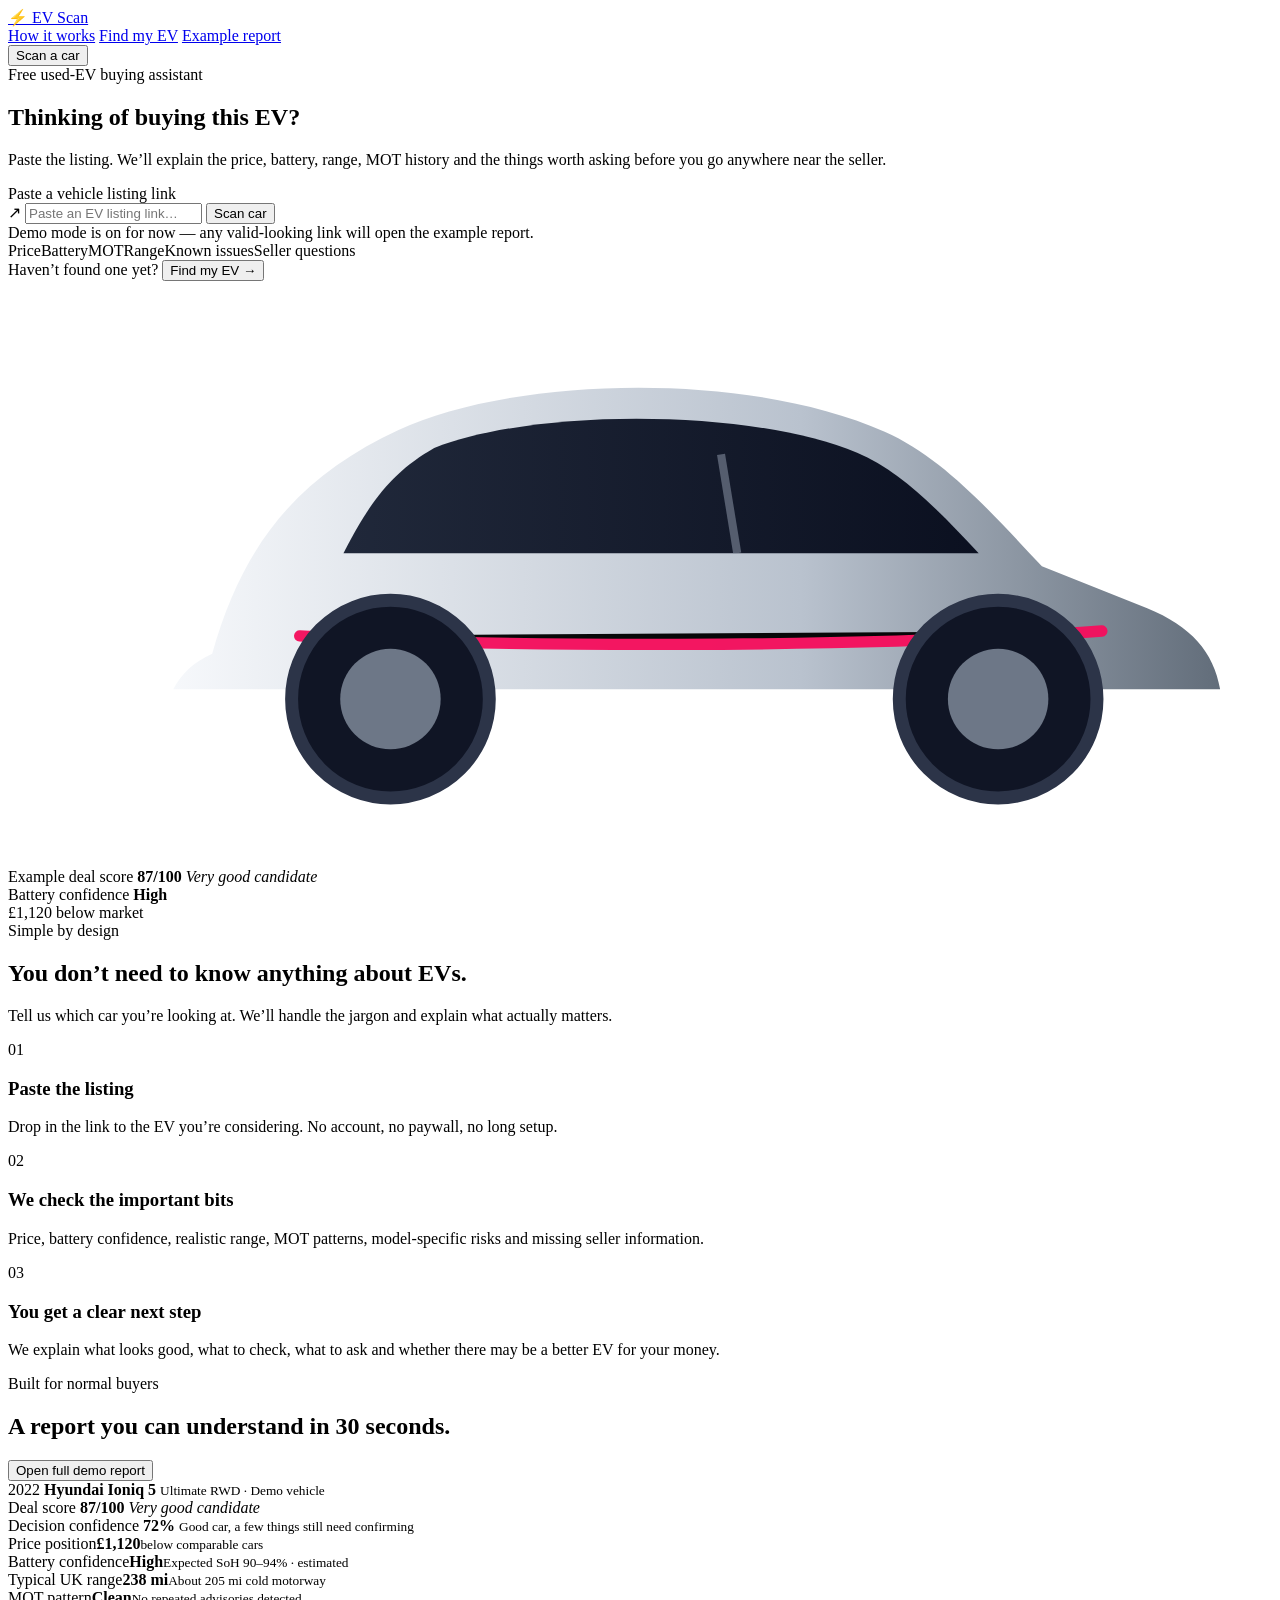
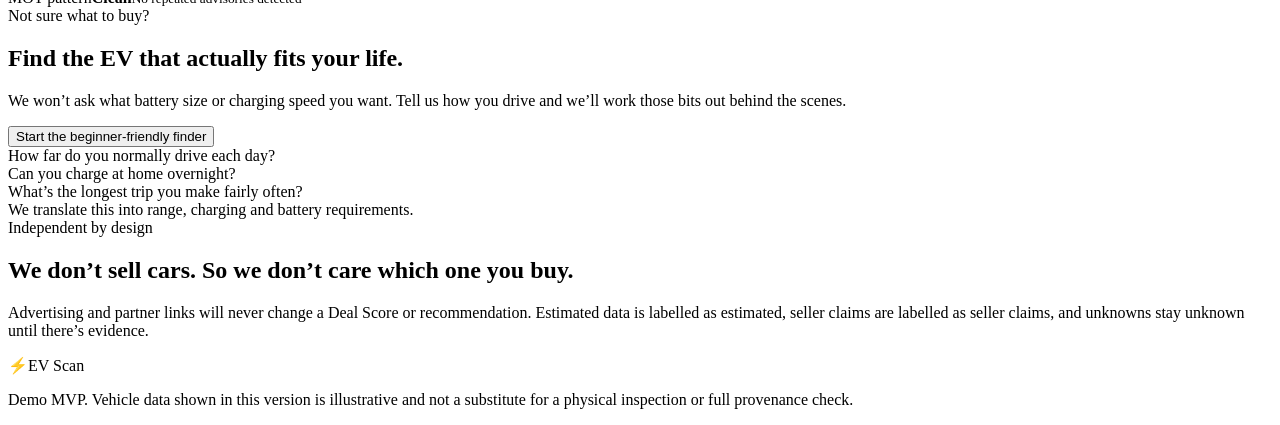
==== index.html @ 8cb770c0 "Build initial EV Scan MVP interface" ====
<!doctype html>
<html lang="en">
<head>
  <meta charset="utf-8" />
  <meta name="viewport" content="width=device-width, initial-scale=1" />
  <meta name="description" content="A beginner-friendly used EV buying assistant. Paste a listing and get a clear, visual buying report." />
  <title>EV Scan — Understand the EV before you buy it</title>
  <link rel="stylesheet" href="styles.css" />
</head>
<body>
  <div class="app-shell">
    <header class="site-header">
      <a class="brand" href="#home" aria-label="EV Scan home">
        <span class="brand-mark" aria-hidden="true">⚡</span>
        <span>EV Scan</span>
      </a>
      <nav class="main-nav" aria-label="Main navigation">
        <a href="#how-it-works">How it works</a>
        <a href="#find-my-ev">Find my EV</a>
        <a href="#report-demo">Example report</a>
      </nav>
      <button class="ghost-button compact" data-scroll-home>Scan a car</button>
    </header>

    <main>
      <section id="home" class="hero section-pad">
        <div class="hero-copy">
          <div class="eyebrow">Free used-EV buying assistant</div>
          <h1>Thinking of buying <span>this EV?</span></h1>
          <p class="hero-subtitle">Paste the listing. We’ll explain the price, battery, range, MOT history and the things worth asking before you go anywhere near the seller.</p>

          <form id="scan-form" class="scan-form" novalidate>
            <label class="sr-only" for="listing-url">Paste a vehicle listing link</label>
            <div class="input-wrap">
              <span class="input-icon" aria-hidden="true">↗</span>
              <input id="listing-url" name="listing-url" type="url" inputmode="url" placeholder="Paste an EV listing link…" autocomplete="url" />
              <button class="primary-button scan-button" type="submit">Scan car</button>
            </div>
            <div class="input-help" id="url-help">Demo mode is on for now — any valid-looking link will open the example report.</div>
          </form>

          <div class="hero-meta" aria-label="Checks included">
            <span>Price</span><span>Battery</span><span>MOT</span><span>Range</span><span>Known issues</span><span>Seller questions</span>
          </div>

          <div class="secondary-path">
            <span>Haven’t found one yet?</span>
            <button class="text-button" data-open-finder>Find my EV →</button>
          </div>
        </div>

        <div class="hero-visual" aria-hidden="true">
          <div class="glow"></div>
          <div class="car-stage">
            <svg class="car-svg" viewBox="0 0 780 360" role="img" aria-label="Stylised electric car">
              <defs>
                <linearGradient id="bodyGrad" x1="0" x2="1">
                  <stop offset="0" stop-color="#f6f8fb"/>
                  <stop offset="0.6" stop-color="#b9c2ce"/>
                  <stop offset="1" stop-color="#626d7a"/>
                </linearGradient>
                <linearGradient id="glassGrad" x1="0" x2="1">
                  <stop offset="0" stop-color="#20283a"/>
                  <stop offset="1" stop-color="#0b1020"/>
                </linearGradient>
              </defs>
              <path d="M126 230c20-72 57-111 115-138 68-32 211-38 300 1 36 16 64 48 97 83l65 26c27 11 41 27 45 50H102c5-10 13-17 24-22z" fill="url(#bodyGrad)"/>
              <path d="M263 103c64-25 197-24 261 3 26 11 49 34 75 62H207c17-33 30-50 56-65z" fill="url(#glassGrad)"/>
              <path d="M440 107l10 61" stroke="#8b95a7" stroke-width="5" opacity=".55"/>
              <path d="M180 219c116 7 343 8 495-3" stroke="#f50f5d" stroke-width="7" stroke-linecap="round" opacity=".96"/>
              <circle cx="236" cy="258" r="61" fill="#101525" stroke="#2c3448" stroke-width="8"/>
              <circle cx="236" cy="258" r="31" fill="#6d7787"/>
              <circle cx="611" cy="258" r="61" fill="#101525" stroke="#2c3448" stroke-width="8"/>
              <circle cx="611" cy="258" r="31" fill="#6d7787"/>
            </svg>
            <div class="scan-beam"></div>
          </div>
          <div class="floating-score glass-card">
            <span class="mini-label">Example deal score</span>
            <strong>87<span>/100</span></strong>
            <em>Very good candidate</em>
          </div>
          <div class="floating-chip chip-one">Battery confidence <b>High</b></div>
          <div class="floating-chip chip-two">£1,120 below market</div>
        </div>
      </section>

      <section id="how-it-works" class="content-section section-pad">
        <div class="section-heading centered">
          <div class="eyebrow">Simple by design</div>
          <h2>You don’t need to know anything about EVs.</h2>
          <p>Tell us which car you’re looking at. We’ll handle the jargon and explain what actually matters.</p>
        </div>
        <div class="steps-grid">
          <article class="info-card">
            <span class="step-no">01</span>
            <h3>Paste the listing</h3>
            <p>Drop in the link to the EV you’re considering. No account, no paywall, no long setup.</p>
          </article>
          <article class="info-card">
            <span class="step-no">02</span>
            <h3>We check the important bits</h3>
            <p>Price, battery confidence, realistic range, MOT patterns, model-specific risks and missing seller information.</p>
          </article>
          <article class="info-card">
            <span class="step-no">03</span>
            <h3>You get a clear next step</h3>
            <p>We explain what looks good, what to check, what to ask and whether there may be a better EV for your money.</p>
          </article>
        </div>
      </section>

      <section id="report-demo" class="report-preview section-pad">
        <div class="section-heading split-heading">
          <div>
            <div class="eyebrow">Built for normal buyers</div>
            <h2>A report you can understand in 30 seconds.</h2>
          </div>
          <button class="primary-button" data-demo-scan>Open full demo report</button>
        </div>

        <div class="preview-dashboard">
          <article class="preview-car-card">
            <div class="car-photo-fallback">
              <span>2022</span>
              <strong>Hyundai Ioniq 5</strong>
              <small>Ultimate RWD · Demo vehicle</small>
            </div>
            <div class="preview-main-score">
              <div>
                <span class="mini-label">Deal score</span>
                <strong>87<span>/100</span></strong>
                <em>Very good candidate</em>
              </div>
              <div class="confidence-block">
                <span class="mini-label">Decision confidence</span>
                <b>72%</b>
                <small>Good car, a few things still need confirming</small>
              </div>
            </div>
          </article>
          <div class="metric-grid">
            <article class="metric-card"><span>Price position</span><strong>£1,120</strong><small class="good">below comparable cars</small></article>
            <article class="metric-card"><span>Battery confidence</span><strong>High</strong><small>Expected SoH 90–94% · estimated</small></article>
            <article class="metric-card"><span>Typical UK range</span><strong>238 mi</strong><small>About 205 mi cold motorway</small></article>
            <article class="metric-card"><span>MOT pattern</span><strong>Clean</strong><small class="good">No repeated advisories detected</small></article>
          </div>
        </div>
      </section>

      <section id="find-my-ev" class="finder-section section-pad">
        <div class="finder-card">
          <div class="finder-copy">
            <div class="eyebrow">Not sure what to buy?</div>
            <h2>Find the EV that actually fits your life.</h2>
            <p>We won’t ask what battery size or charging speed you want. Tell us how you drive and we’ll work those bits out behind the scenes.</p>
            <button class="primary-button" data-open-finder>Start the beginner-friendly finder</button>
          </div>
          <div class="finder-example">
            <div class="question-pill">How far do you normally drive each day?</div>
            <div class="question-pill">Can you charge at home overnight?</div>
            <div class="question-pill">What’s the longest trip you make fairly often?</div>
            <div class="result-pill">We translate this into range, charging and battery requirements.</div>
          </div>
        </div>
      </section>

      <section class="trust-section section-pad">
        <div class="trust-card">
          <div>
            <div class="eyebrow">Independent by design</div>
            <h2>We don’t sell cars. So we don’t care which one you buy.</h2>
          </div>
          <p>Advertising and partner links will never change a Deal Score or recommendation. Estimated data is labelled as estimated, seller claims are labelled as seller claims, and unknowns stay unknown until there’s evidence.</p>
        </div>
      </section>
    </main>

    <footer class="site-footer">
      <div class="brand"><span class="brand-mark">⚡</span><span>EV Scan</span></div>
      <p>Demo MVP. Vehicle data shown in this version is illustrative and not a substitute for a physical inspection or full provenance check.</p>
    </footer>
  </div>

  <div id="scan-overlay" class="scan-overlay" hidden>
    <div class="scan-modal" role="dialog" aria-modal="true" aria-labelledby="scan-title">
      <div class="scan-animation">
        <div class="scanner-ring"><span>⚡</span></div>
      </div>
      <div class="eyebrow">Analysing your car</div>
      <h2 id="scan-title">Scanning the listing…</h2>
      <p id="scan-step-copy">Reading the vehicle details and identifying the exact model.</p>
      <div class="progress-track"><span id="scan-progress"></span></div>
      <div class="scan-stage-row">
        <span id="scan-stage-count">1 of 8</span>
        <span>Demo analysis</span>
      </div>
    </div>
  </div>

  <div id="report-view" class="report-view" hidden>
    <header class="report-header">
      <a class="brand" href="#home" data-close-report><span class="brand-mark">⚡</span><span>EV Scan</span></a>
      <form id="rescan-form" class="mini-scan-form">
        <input type="url" id="rescan-url" placeholder="Paste another listing…" aria-label="Paste another vehicle listing" />
        <button class="primary-button compact" type="submit">Scan</button>
      </form>
      <button class="ghost-button compact" data-close-report>Back home</button>
    </header>

    <main class="report-main">
      <section class="report-hero report-card">
        <div class="vehicle-gallery">
          <div class="vehicle-image-demo">
            <div class="vehicle-tag">DEMO VEHICLE</div>
            <svg viewBox="0 0 760 330" aria-label="Stylised demo electric car">
              <defs>
                <linearGradient id="reportBody" x1="0" x2="1"><stop offset="0" stop-color="#f5f6f8"/><stop offset=".55" stop-color="#c6ccd5"/><stop offset="1" stop-color="#737d8b"/></linearGradient>
              </defs>
              <path d="M95 223c25-74 80-118 166-145 105-33 249-24 332 24 32 19 58 47 85 82l49 17c23 8 36 23 40 42H79c2-8 8-15 16-20z" fill="url(#reportBody)"/>
              <path d="M266 92c102-28 226-15 296 24 19 10 37 30 59 59H205c17-34 32-55 61-83z" fill="#12192a"/>
              <path d="M175 205c169 12 347 8 499-3" stroke="#f50f5d" stroke-width="7" stroke-linecap="round"/>
              <circle cx="219" cy="250" r="57" fill="#0e1423" stroke="#353e51" stroke-width="8"/><circle cx="219" cy="250" r="29" fill="#808a98"/>
              <circle cx="611" cy="250" r="57" fill="#0e1423" stroke="#353e51" stroke-width="8"/><circle cx="611" cy="250" r="29" fill="#808a98"/>
            </svg>
          </div>
          <div class="gallery-thumbs"><span></span><span></span><span></span><span class="more-thumb">+12</span></div>
        </div>

        <div class="vehicle-summary">
          <div class="summary-topline">
            <span class="status-pill good-pill">Scan complete</span>
            <span class="source-note">Demo / estimated data</span>
          </div>
          <div class="vehicle-title-row">
            <div>
              <label for="trim-select" class="mini-label">Exact version</label>
              <select id="trim-select" class="trim-select">
                <option value="ultimate">2022 Hyundai Ioniq 5 Ultimate RWD</option>
                <option value="premium">2022 Hyundai Ioniq 5 Premium RWD</option>
                <option value="awd">2022 Hyundai Ioniq 5 Ultimate AWD</option>
              </select>
              <p id="trim-meta" class="vehicle-meta">34,200 miles · Electric · Automatic · 77.4 kWh · RWD</p>
            </div>
            <div class="asking-price"><span>Asking price</span><strong>£22,995</strong><small>£1,120 below demo market estimate</small></div>
          </div>

          <div class="score-band">
            <div class="big-score">
              <span class="mini-label">Deal score</span>
              <strong>87<span>/100</span></strong>
              <em>Very good candidate</em>
            </div>
            <div class="decision-confidence">
              <div class="confidence-ring" style="--value:72"><span>72%</span></div>
              <div><span class="mini-label">Decision confidence</span><strong>Good, not complete</strong><small>We still want battery evidence and tyre confirmation.</small></div>
            </div>
          </div>
        </div>
      </section>

      <section class="quick-verdict report-card">
        <div>
          <span class="mini-label">If you only read one thing</span>
          <h2>This looks like a strong example — we’d put it on the shortlist.</h2>
          <p>The price looks competitive, the MOT history is clean and the expected battery condition is normal for its age. The biggest unknown is that the advert doesn’t provide measured battery-health evidence.</p>
        </div>
        <div class="likes-checks">
          <div><h3>👍 What we like</h3><ul><li>Good price against comparable cars</li><li>Clean MOT pattern</li><li>Battery warranty still active</li></ul></div>
          <div><h3>👀 What we’d check</h3><ul><li>Measured battery report</li><li>Tyre condition at viewing</li><li>Both charging cables included</li></ul></div>
        </div>
      </section>

      <section class="report-metrics">
        <article class="report-card metric-rich">
          <div class="metric-head"><span>Price intelligence</span><span class="data-tag verified">MARKET MODEL</span></div>
          <strong class="metric-value">£1,120 below</strong>
          <p>Based on demo comparable vehicles around the same age, trim and mileage.</p>
          <div class="market-scale"><span>Great value</span><span>Typical</span><span>Expensive</span><i></i></div>
          <div class="metric-foot"><b>Deal percentile</b><span>Better value than 81% of demo comparables</span></div>
        </article>

        <article class="report-card metric-rich battery-card">
          <div class="metric-head"><span>Battery confidence</span><span class="data-tag estimated">ESTIMATED</span></div>
          <div class="battery-status"><strong>High</strong><span>Expected SoH <b id="battery-soh">90–94%</b></span></div>
          <div class="battery-visual"><span style="width:92%"></span></div>
          <p>Nothing here suggests unusual degradation for an EV of this age, but this is not a physical battery test.</p>
        </article>

        <article class="report-card metric-rich">
          <div class="metric-head"><span>Real-world range</span><span class="data-tag estimated">ESTIMATED</span></div>
          <strong class="metric-value" id="range-main">238 miles</strong>
          <div class="range-bars">
            <div><span>Summer</span><i><b style="width:91%"></b></i><em id="range-summer">257 mi</em></div>
            <div><span>Typical UK</span><i><b style="width:84%"></b></i><em id="range-typical">238 mi</em></div>
            <div><span>Cold motorway</span><i><b style="width:70%"></b></i><em id="range-winter">205 mi</em></div>
          </div>
          <p class="plain-explain"><b>What this means:</b> cold weather and motorway speeds reduce range. That’s normal, not necessarily a battery problem.</p>
        </article>

        <article class="report-card metric-rich">
          <div class="metric-head"><span>MOT intelligence</span><span class="data-tag verified">VERIFIED-LIKE DEMO</span></div>
          <div class="timeline">
            <div class="timeline-item"><i></i><div><b>2026 · Pass</b><span>No advisories</span></div></div>
            <div class="timeline-item"><i></i><div><b>2025 · Pass</b><span>Rear tyre advisory — not repeated</span></div></div>
            <div class="timeline-item"><i></i><div><b>2024 · Pass</b><span>No advisories</span></div></div>
          </div>
          <p class="plain-explain"><b>Our take:</b> no concerning repeated pattern is visible in this demo history.</p>
        </article>
      </section>

      <section class="report-grid-two">
        <article class="report-card degradation-card">
          <div class="metric-head"><span>Battery degradation timeline</span><span class="data-tag estimated">ESTIMATED RANGE</span></div>
          <h3>How the battery is expected to age</h3>
          <p>The shaded band represents a sensible expected range, not an exact measurement.</p>
          <div class="chart-wrap">
            <svg id="degradation-chart" viewBox="0 0 720 270" role="img" aria-label="Estimated battery degradation timeline">
              <defs><linearGradient id="band" x1="0" y1="0" x2="0" y2="1"><stop offset="0" stop-color="#f50f5d" stop-opacity=".32"/><stop offset="1" stop-color="#f50f5d" stop-opacity=".04"/></linearGradient></defs>
              <line x1="55" y1="28" x2="55" y2="222" class="chart-axis"/><line x1="55" y1="222" x2="686" y2="222" class="chart-axis"/>
              <path d="M55 50 C150 63 225 78 310 90 C390 103 470 117 550 131 C610 140 650 148 686 154 L686 189 C620 174 560 165 500 156 C420 144 345 132 270 119 C190 105 120 88 55 72 Z" fill="url(#band)"/>
              <path d="M55 61 C145 74 225 89 310 101 C400 115 480 128 550 142 C615 151 655 159 686 168" fill="none" stroke="#f50f5d" stroke-width="4" stroke-linecap="round"/>
              <circle cx="310" cy="101" r="8" fill="#fff" stroke="#f50f5d" stroke-width="4"/>
              <text x="310" y="82" class="chart-label" text-anchor="middle">YOU ARE HERE</text>
              <text x="44" y="65" class="chart-small" text-anchor="end">100%</text><text x="44" y="120" class="chart-small" text-anchor="end">90%</text><text x="44" y="176" class="chart-small" text-anchor="end">80%</text>
              <text x="55" y="246" class="chart-small">2022</text><text x="292" y="246" class="chart-small">2026</text><text x="514" y="246" class="chart-small">2029</text><text x="653" y="246" class="chart-small">2031</text>
            </svg>
          </div>
          <div class="chart-stats"><div><span>Expected today</span><b>90–94%</b></div><div><span>In ~3 years</span><b>86–91%</b></div><div><span>Battery warranty</span><b>to 2030*</b></div></div>
        </article>

        <article class="report-card trim-card">
          <div class="metric-head"><span>Trim explorer</span><span class="data-tag model">MODEL DATA</span></div>
          <h3>Are you looking at the right version?</h3>
          <p id="trim-explainer">The Ultimate RWD balances range, equipment and performance without paying for the AWD powertrain.</p>
          <div class="trim-specs">
            <div><span>Typical range</span><b id="trim-range">238 mi</b></div>
            <div><span>0–62 mph</span><b id="trim-speed">7.3 sec</b></div>
            <div><span>Peak DC charging</span><b id="trim-charge">~233 kW</b></div>
            <div><span>Drive</span><b id="trim-drive">RWD</b></div>
          </div>
          <div class="trim-verdict" id="trim-verdict"><b>Our take:</b> for most buyers, this trim avoids paying extra for AWD while keeping the strong long-distance charging experience.</div>
        </article>
      </section>

      <section class="report-grid-two">
        <article class="report-card xray-card">
          <div class="metric-head"><span>Listing X-Ray</span><span class="data-tag seller">SELLER CLAIMS</span></div>
          <h3>What the advert tells us — and what it doesn’t.</h3>
          <div class="xray-list">
            <div class="xray-row good-row"><span>✓</span><div><b>Service history mentioned</b><small>Seller claims a documented service record.</small></div></div>
            <div class="xray-row warn-row"><span>?</span><div><b>No measured battery health provided</b><small>This is the biggest uncertainty in the listing.</small></div></div>
            <div class="xray-row warn-row"><span>?</span><div><b>Charging cables not clearly confirmed</b><small>Worth checking before viewing.</small></div></div>
            <div class="xray-row good-row"><span>✓</span><div><b>Tyres visible in several photos</b><small>Still inspect tread and sidewalls in person.</small></div></div>
          </div>
        </article>

        <article class="report-card seller-card">
          <div class="metric-head"><span>Message the seller</span><span class="data-tag action">READY TO SEND</span></div>
          <h3>We’ve turned the unknowns into one friendly message.</h3>
          <textarea id="seller-message" rows="8">Hi, I’m interested in the Ioniq 5. Before I arrange a viewing, could you please confirm whether you have any battery-health information or report, whether both charging cables are included, and whether there are two keys? If you have the most recent service paperwork as well, that would be really helpful. Thanks!</textarea>
          <div class="seller-actions"><button id="copy-message" class="primary-button">Copy message</button><span id="copy-status" aria-live="polite"></span></div>
        </article>
      </section>

      <section class="report-grid-two">
        <article class="report-card reply-card">
          <div class="metric-head"><span>Seller reply checker</span><span class="data-tag action">UNIQUE FEATURE</span></div>
          <h3>Paste their reply. We’ll check what they actually answered.</h3>
          <textarea id="seller-reply" rows="6" placeholder="Example: The battery has always been fine and it drives perfectly. We have one charging cable and both keys…"></textarea>
          <button id="analyse-reply" class="ghost-button">Analyse reply</button>
          <div id="reply-result" class="reply-result" hidden></div>
        </article>

        <article class="report-card change-score-card">
          <div class="metric-head"><span>What could change our verdict?</span><span class="data-tag action">NEXT STEPS</span></div>
          <div class="score-change-list">
            <div><span class="plus">+6</span><p><b>Measured battery report above 90%</b><small>Would remove the biggest current uncertainty.</small></p></div>
            <div><span class="plus">+3</span><p><b>Full service paperwork confirmed</b><small>Improves confidence in how the car has been cared for.</small></p></div>
            <div><span class="minus">−4</span><p><b>Tyres need replacing soon</b><small>Adds immediate cost and weakens the effective deal.</small></p></div>
            <div><span class="minus">−2</span><p><b>Seller avoids key questions</b><small>Doesn’t prove a problem, but lowers confidence.</small></p></div>
          </div>
        </article>
      </section>

      <section class="report-card effective-card">
        <div class="metric-head"><span>Effective purchase price</span><span class="data-tag estimated">ESTIMATED</span></div>
        <div class="effective-layout">
          <div><h3>The sticker price isn’t always the real price.</h3><p>We include likely immediate costs so a cheap advert doesn’t automatically look like the best deal.</p></div>
          <div class="cost-stack"><div><span>Asking price</span><b>£22,995</b></div><div><span>Possible near-term costs</span><b>+ £460</b></div><div class="total-cost"><span>Effective price</span><strong>£23,455</strong></div></div>
          <div class="cost-notes"><span>Tyre allowance <b>£300</b></span><span>Battery check <b>£100</b></span><span>Small consumables <b>£60</b></span></div>
        </div>
      </section>

      <section class="report-card fit-score-card">
        <div class="fit-intro">
          <div><span class="mini-label">Optional personal check</span><h2>Is this EV actually right for your life?</h2><p>Answer four normal questions. We’ll translate them into range and charging requirements for you.</p></div>
          <button id="quick-fit-toggle" class="primary-button">Check my fit</button>
        </div>
        <form id="quick-fit-form" class="quick-fit-form" hidden>
          <label>Typical daily driving<select id="fit-daily"><option value="20">Under 20 miles</option><option value="50">20–50 miles</option><option value="90">50–90 miles</option><option value="130">90+ miles</option></select></label>
          <label>Longest regular trip<select id="fit-long"><option value="80">Under 80 miles</option><option value="150">80–150 miles</option><option value="230">150–230 miles</option><option value="300">230+ miles</option></select></label>
          <label>Can you charge at home?<select id="fit-home"><option value="yes">Yes</option><option value="no">No</option></select></label>
          <label>Long motorway journeys<select id="fit-motorway"><option value="rare">Rarely</option><option value="sometimes">Sometimes</option><option value="often">Often</option></select></label>
          <button class="ghost-button" type="submit">Calculate fit</button>
        </form>
        <div id="fit-result" class="fit-result" hidden></div>
      </section>

      <section class="recommendations-section">
        <div class="section-heading split-heading">
          <div><div class="eyebrow">Don’t stop at the first advert</div><h2>Better options around your budget.</h2><p>Recommendations should eventually use live listings. These cards are demo examples showing the intended experience.</p></div>
          <div class="budget-control"><label for="budget-range">Budget</label><input id="budget-range" type="range" min="15000" max="30000" step="500" value="23000"/><strong id="budget-value">£23,000</strong></div>
        </div>
        <div id="recommendation-grid" class="recommendation-grid"></div>
      </section>

      <section class="report-card limits-card">
        <div><span class="mini-label">Trust matters</span><h2>Things this scan still cannot know.</h2></div>
        <div class="limits-grid"><span>Actual mechanical condition</span><span>Hidden accident repairs</span><span>Measured battery SoH without evidence</span><span>Accuracy of unsupported seller claims</span></div>
        <p>Before purchasing, we’d still recommend a physical inspection and an appropriate finance/theft/write-off provenance check.</p>
      </section>
    </main>
  </div>

  <div id="finder-modal" class="finder-modal" hidden>
    <div class="finder-dialog" role="dialog" aria-modal="true" aria-labelledby="finder-title">
      <button class="modal-close" data-close-finder aria-label="Close finder">×</button>
      <div class="eyebrow">Find my EV</div>
      <h2 id="finder-title">Tell us how you actually use your car.</h2>
      <p>We’ll work out the battery, range and charging jargon for you.</p>
      <form id="finder-form" class="finder-form">
        <label>What’s your maximum budget?<input id="finder-budget" type="number" min="5000" max="100000" step="500" value="20000" /></label>
        <label>How far do you normally drive in a day?<select id="finder-daily"><option value="20">Under 20 miles</option><option value="45">20–45 miles</option><option value="80">45–80 miles</option><option value="120">80+ miles</option></select></label>
        <label>What’s the longest journey you make fairly regularly?<select id="finder-long"><option value="80">Under 80 miles</option><option value="140">80–140 miles</option><option value="220">140–220 miles</option><option value="300">220+ miles</option></select></label>
        <label>Can you normally charge at home overnight?<select id="finder-home"><option value="yes">Yes</option><option value="no">No</option></select></label>
        <label>What matters most?<select id="finder-priority"><option value="value">Keeping costs low</option><option value="range">Long range</option><option value="space">Space and practicality</option><option value="comfort">Comfort and quality</option><option value="performance">Performance</option></select></label>
        <button class="primary-button" type="submit">Find my EV</button>
      </form>
      <div id="finder-results" class="finder-results" hidden></div>
    </div>
  </div>

  <script src="app.js"></script>
</body>
</html>
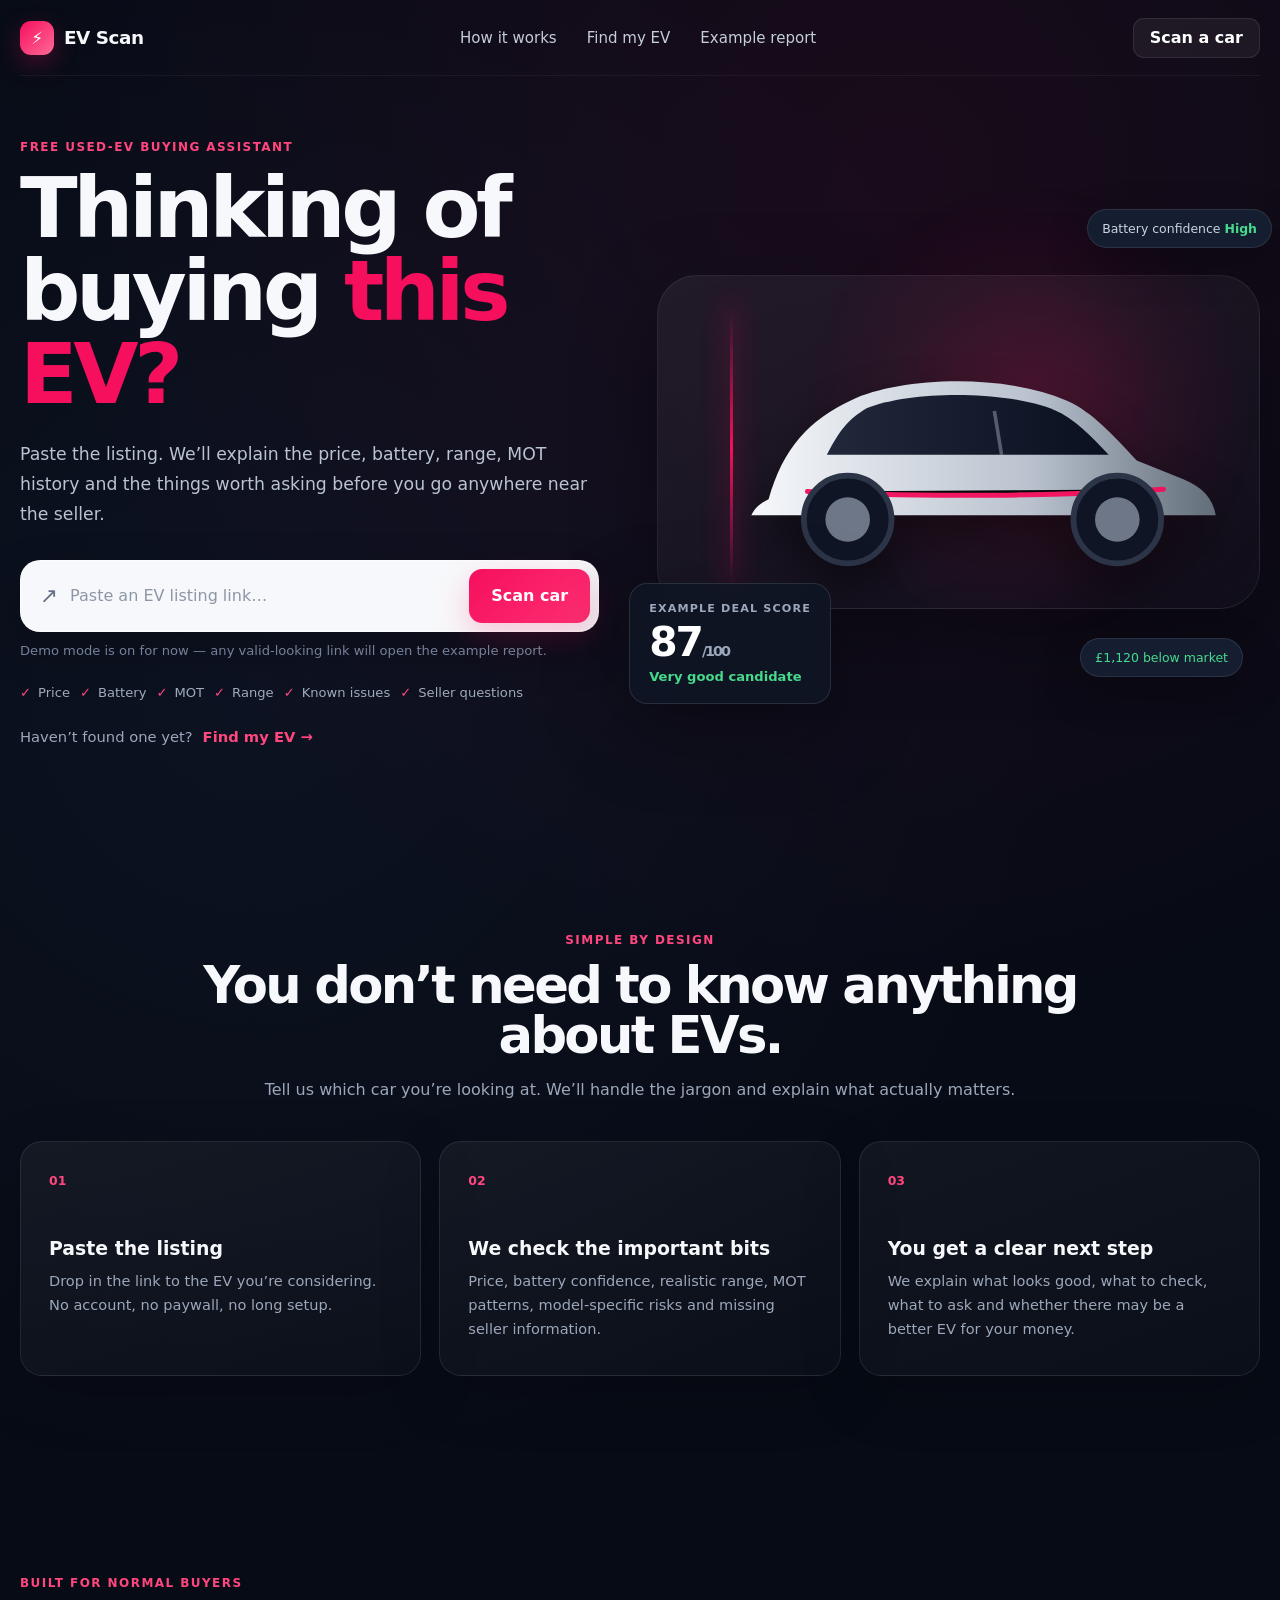
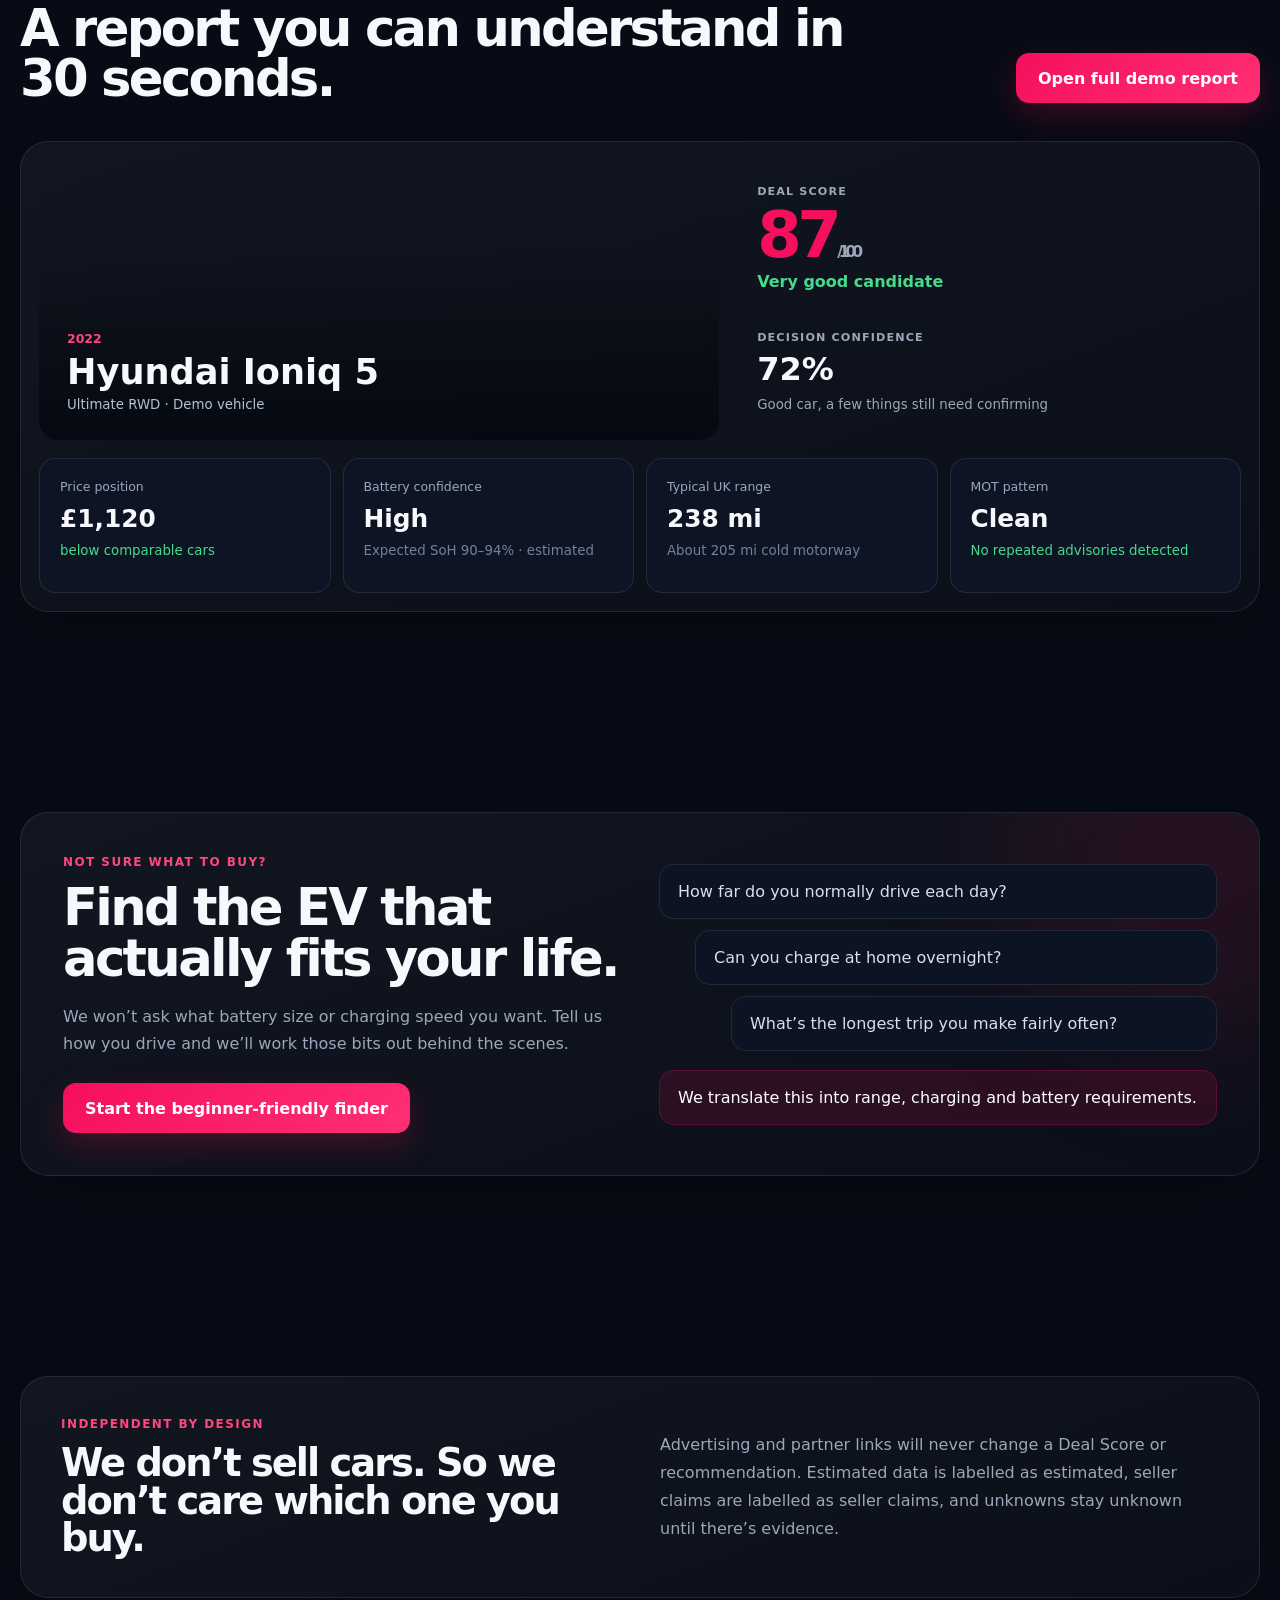
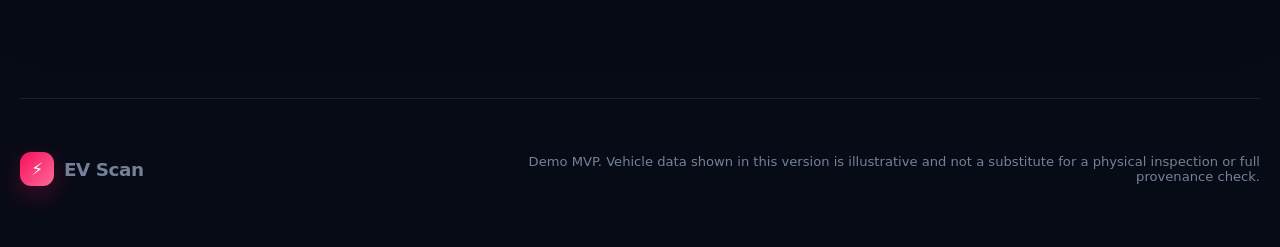
==== commit 50d935d0: "Load insurance estimator in EV report" ====
--- a/index.html
+++ b/index.html
@@ -442,5 +442,6 @@
   </div>
 
   <script src="app.js"></script>
+  <script src="insurance.js"></script>
 </body>
 </html>
--- a/styles.css
+++ b/styles.css
@@ -0,0 +1,133 @@
+:root {
+  --bg:#070b15;
+  --bg-soft:#0b1020;
+  --panel:#101727;
+  --panel-2:#141d31;
+  --panel-3:#182238;
+  --border:rgba(255,255,255,.09);
+  --border-strong:rgba(255,255,255,.15);
+  --text:#f7f8fb;
+  --muted:#9ba7ba;
+  --muted-2:#758198;
+  --pink:#f50f5d;
+  --pink-2:#ff467e;
+  --pink-soft:rgba(245,15,93,.13);
+  --green:#47d98c;
+  --green-soft:rgba(71,217,140,.13);
+  --amber:#ffc459;
+  --amber-soft:rgba(255,196,89,.13);
+  --red:#ff6464;
+  --cyan:#4fd6ff;
+  --shadow:0 24px 80px rgba(0,0,0,.34);
+  --radius-xl:28px;
+  --radius-lg:22px;
+  --radius-md:16px;
+  --max:1240px;
+}
+
+*{box-sizing:border-box}
+html{scroll-behavior:smooth}
+body{margin:0;min-width:320px;background:radial-gradient(circle at 70% 5%,rgba(245,15,93,.08),transparent 25%),radial-gradient(circle at 20% 20%,rgba(63,85,143,.10),transparent 28%),var(--bg);color:var(--text);font-family:Inter,ui-sans-serif,system-ui,-apple-system,BlinkMacSystemFont,"Segoe UI",sans-serif;-webkit-font-smoothing:antialiased}
+body.modal-open{overflow:hidden}
+button,input,select,textarea{font:inherit}
+button,a{-webkit-tap-highlight-color:transparent}
+button{cursor:pointer}
+a{color:inherit;text-decoration:none}
+img,svg{display:block;max-width:100%}
+[hidden]{display:none!important}
+.sr-only{position:absolute;width:1px;height:1px;padding:0;margin:-1px;overflow:hidden;clip:rect(0,0,0,0);white-space:nowrap;border:0}
+.app-shell{min-height:100%}
+.section-pad{width:min(calc(100% - 40px),var(--max));margin-inline:auto}
+
+.site-header,.report-header{width:min(calc(100% - 40px),var(--max));margin:0 auto;min-height:76px;display:flex;align-items:center;justify-content:space-between;gap:24px;border-bottom:1px solid rgba(255,255,255,.055)}
+.site-header{position:relative;z-index:10}
+.brand{display:inline-flex;align-items:center;gap:10px;font-weight:800;letter-spacing:-.025em;font-size:1.15rem;white-space:nowrap}
+.brand-mark{width:34px;height:34px;display:inline-grid;place-items:center;color:#fff;background:linear-gradient(135deg,var(--pink),#ff6a97);border-radius:11px;box-shadow:0 8px 24px rgba(245,15,93,.28);font-size:17px;flex:0 0 auto}
+.main-nav{display:flex;align-items:center;gap:30px;color:#c5ccda;font-size:.94rem}
+.main-nav a{transition:color .2s ease}.main-nav a:hover{color:#fff}
+
+.primary-button,.ghost-button,.text-button{border:0;border-radius:13px;font-weight:750;transition:transform .18s ease,border-color .18s ease,background .18s ease,opacity .18s ease}
+.primary-button{min-height:50px;padding:0 22px;color:#fff;background:linear-gradient(135deg,var(--pink),#ff2f73);box-shadow:0 12px 32px rgba(245,15,93,.22)}
+.primary-button:hover{transform:translateY(-1px)}
+.ghost-button{min-height:48px;padding:0 20px;background:rgba(255,255,255,.055);color:#fff;border:1px solid var(--border)}
+.ghost-button:hover{background:rgba(255,255,255,.08);border-color:var(--border-strong)}
+.text-button{background:transparent;color:var(--pink-2);padding:0;min-height:auto}
+.compact{min-height:40px;padding-inline:16px;border-radius:11px}
+.eyebrow{color:var(--pink-2);font-size:.75rem;font-weight:850;text-transform:uppercase;letter-spacing:.12em;margin-bottom:13px}
+.mini-label{display:block;color:var(--muted);font-size:.7rem;text-transform:uppercase;letter-spacing:.1em;font-weight:800}
+
+.hero{min-height:690px;display:grid;grid-template-columns:minmax(0,.98fr) minmax(430px,1.02fr);align-items:center;gap:58px;padding-top:64px;padding-bottom:88px}
+.hero h1,.section-heading h2,.finder-copy h2,.trust-card h2,.fit-intro h2,.limits-card h2{margin:0;letter-spacing:-.052em;line-height:.98}
+.hero h1{font-size:clamp(3.6rem,6.6vw,6.5rem);max-width:800px}.hero h1 span{color:var(--pink)}
+.hero-subtitle{max-width:690px;margin:25px 0 30px;color:#bac3d2;line-height:1.72;font-size:1.08rem}
+.scan-form{max-width:750px}
+.input-wrap{display:grid;grid-template-columns:auto 1fr auto;align-items:center;gap:10px;min-height:72px;padding:8px;border-radius:20px;background:#f7f8fb;border:1px solid rgba(255,255,255,.65);box-shadow:0 18px 46px rgba(0,0,0,.24)}
+.input-icon{color:#657084;font-size:1.35rem;margin-left:11px}
+.input-wrap input{width:100%;min-width:0;border:0;outline:0;color:#111827;background:transparent;font-size:1rem}.input-wrap input::placeholder{color:#8d96a5}.scan-button{min-height:54px}
+.input-help{min-height:20px;margin-top:11px;color:var(--muted-2);font-size:.82rem}.input-help.error{color:#ff8a8a}
+.hero-meta{margin-top:22px;display:flex;flex-wrap:wrap;gap:10px;color:#9eabba;font-size:.82rem}.hero-meta span{display:inline-flex;align-items:center;gap:7px}.hero-meta span::before{content:"✓";color:var(--pink-2);font-weight:900}
+.secondary-path{margin-top:28px;display:flex;align-items:center;gap:10px;color:var(--muted);font-size:.92rem}
+.hero-visual{position:relative;min-height:540px;display:grid;align-items:center}.glow{position:absolute;width:76%;aspect-ratio:1;border-radius:999px;background:radial-gradient(circle,rgba(245,15,93,.23),rgba(245,15,93,.05) 45%,transparent 70%);filter:blur(4px);right:0;top:2%}
+.car-stage{position:relative;overflow:hidden;border-radius:40px;padding:58px 20px 15px;background:linear-gradient(160deg,rgba(255,255,255,.055),rgba(255,255,255,.015));border:1px solid rgba(255,255,255,.075);box-shadow:var(--shadow)}
+.car-svg{position:relative;z-index:2;filter:drop-shadow(0 24px 24px rgba(0,0,0,.45))}
+.scan-beam{position:absolute;top:8%;bottom:5%;width:3px;left:12%;background:linear-gradient(180deg,transparent,var(--pink),transparent);box-shadow:0 0 24px rgba(245,15,93,.8);animation:scanAcross 4.2s ease-in-out infinite;z-index:3}@keyframes scanAcross{0%,100%{left:12%;opacity:.35}50%{left:86%;opacity:1}}
+.glass-card{background:rgba(15,22,37,.82);border:1px solid rgba(255,255,255,.11);backdrop-filter:blur(14px);box-shadow:var(--shadow)}
+.floating-score{position:absolute;left:-28px;bottom:8px;z-index:5;min-width:190px;padding:18px 19px;border-radius:18px}.floating-score strong{display:block;font-size:2.55rem;letter-spacing:-.05em;margin-top:3px;color:#fff}.floating-score strong span{color:var(--muted);font-size:.9rem}.floating-score em{color:var(--green);font-style:normal;font-weight:750;font-size:.82rem}
+.floating-chip{position:absolute;z-index:4;padding:11px 14px;border-radius:999px;background:#151e31;border:1px solid var(--border);color:#cbd2df;font-size:.78rem;box-shadow:0 15px 42px rgba(0,0,0,.26)}.floating-chip b{color:var(--green)}.chip-one{top:37px;right:-12px}.chip-two{right:17px;bottom:35px;color:var(--green)}
+
+.content-section,.report-preview,.finder-section,.trust-section{padding-top:100px;padding-bottom:100px}.section-heading{margin-bottom:38px}.section-heading h2{font-size:clamp(2.35rem,4vw,4.4rem);max-width:900px}.section-heading p{color:var(--muted);line-height:1.7;max-width:760px}.centered{text-align:center;margin-inline:auto}.centered h2,.centered p{margin-inline:auto}.split-heading{display:flex;align-items:end;justify-content:space-between;gap:28px}
+.steps-grid{display:grid;grid-template-columns:repeat(3,1fr);gap:18px}.info-card,.report-card,.finder-card,.trust-card,.preview-dashboard{border:1px solid var(--border);background:linear-gradient(160deg,rgba(255,255,255,.048),rgba(255,255,255,.018));box-shadow:0 18px 60px rgba(0,0,0,.18)}
+.info-card{border-radius:var(--radius-lg);padding:28px;min-height:235px}.step-no{color:var(--pink-2);font-weight:900;font-size:.78rem}.info-card h3{margin:48px 0 10px;font-size:1.18rem}.info-card p{margin:0;color:var(--muted);line-height:1.65;font-size:.91rem}
+.preview-dashboard{border-radius:var(--radius-xl);padding:18px}.preview-car-card{display:grid;grid-template-columns:1.35fr 1fr;gap:18px}.car-photo-fallback{min-height:280px;border-radius:20px;padding:28px;display:flex;flex-direction:column;justify-content:end;background:linear-gradient(0deg,rgba(5,9,18,.78),rgba(5,9,18,.08) 55%),radial-gradient(circle at 75% 25%,rgba(245,15,93,.22),transparent 32%),linear-gradient(140deg,#30394c,#0f1525 72%)}.car-photo-fallback span{color:var(--pink-2);font-size:.78rem;font-weight:900}.car-photo-fallback strong{font-size:2.2rem;margin-top:5px}.car-photo-fallback small{color:#b7c0cf;margin-top:5px}.preview-main-score{padding:25px 20px;display:grid;align-content:space-between;gap:35px}.preview-main-score strong{display:block;font-size:4rem;letter-spacing:-.07em;color:var(--pink)}.preview-main-score strong span{font-size:1rem;color:var(--muted)}.preview-main-score em{display:block;color:var(--green);font-style:normal;font-weight:800}.confidence-block b{display:block;font-size:2rem;margin:6px 0}.confidence-block small{color:var(--muted);line-height:1.5}.metric-grid{margin-top:18px;display:grid;grid-template-columns:repeat(4,1fr);gap:12px}.metric-card{min-height:135px;border-radius:16px;padding:20px;background:#0d1424;border:1px solid var(--border)}.metric-card span{display:block;color:var(--muted);font-size:.78rem}.metric-card strong{display:block;margin:10px 0 7px;font-size:1.55rem}.metric-card small{color:var(--muted-2);line-height:1.45}.good{color:var(--green)!important}
+.finder-card{border-radius:var(--radius-xl);padding:42px;display:grid;grid-template-columns:1fr 1fr;gap:38px;overflow:hidden;position:relative}.finder-card::after{content:"";position:absolute;width:350px;height:350px;border-radius:50%;background:rgba(245,15,93,.1);filter:blur(70px);right:-100px;top:-120px;pointer-events:none}.finder-copy{position:relative;z-index:1}.finder-copy h2{font-size:clamp(2.1rem,4vw,4rem)}.finder-copy p{color:var(--muted);line-height:1.7;margin:20px 0 26px}.finder-example{position:relative;z-index:1;display:grid;align-content:center;gap:11px}.question-pill,.result-pill{border-radius:15px;padding:17px 18px;border:1px solid var(--border);background:#0c1322;color:#d8deea}.question-pill:nth-child(2){margin-left:36px}.question-pill:nth-child(3){margin-left:72px}.result-pill{margin-top:8px;color:#fff;border-color:rgba(245,15,93,.25);background:var(--pink-soft)}
+.trust-card{border-radius:var(--radius-xl);padding:40px;display:grid;grid-template-columns:1fr 1fr;gap:40px;align-items:center}.trust-card h2{font-size:clamp(2rem,3vw,3.1rem)}.trust-card p{color:var(--muted);line-height:1.75;margin:0}.site-footer{width:min(calc(100% - 40px),var(--max));margin:0 auto;padding:42px 0 50px;border-top:1px solid var(--border);display:flex;justify-content:space-between;align-items:center;gap:28px;color:var(--muted-2);font-size:.82rem}.site-footer p{max-width:750px;text-align:right}
+
+.scan-overlay,.finder-modal{position:fixed;inset:0;z-index:100;background:rgba(3,6,13,.82);backdrop-filter:blur(18px);display:grid;place-items:center;padding:20px}.scan-modal,.finder-dialog{width:min(540px,100%);max-height:calc(100vh - 40px);overflow:auto;padding:42px;border-radius:26px;background:#0d1423;border:1px solid var(--border-strong);box-shadow:var(--shadow)}.scan-modal{text-align:center}.scan-modal h2{margin:5px 0 9px;font-size:2rem}.scan-modal p,.finder-dialog>p{color:var(--muted);line-height:1.55}.scan-animation{display:grid;place-items:center;margin-bottom:25px}.scanner-ring{width:115px;height:115px;border-radius:50%;display:grid;place-items:center;background:radial-gradient(circle,rgba(245,15,93,.19),transparent 60%);border:1px solid rgba(245,15,93,.33);position:relative}.scanner-ring::before,.scanner-ring::after{content:"";position:absolute;inset:-1px;border:2px solid transparent;border-top-color:var(--pink);border-right-color:rgba(245,15,93,.2);border-radius:inherit;animation:rotate 1.25s linear infinite}.scanner-ring::after{inset:13px;animation-direction:reverse;animation-duration:1.8s;opacity:.45}.scanner-ring span{font-size:2rem}@keyframes rotate{to{transform:rotate(360deg)}}.progress-track{height:8px;border-radius:999px;overflow:hidden;background:rgba(255,255,255,.07);margin-top:24px}.progress-track span{display:block;height:100%;width:8%;border-radius:inherit;background:linear-gradient(90deg,var(--pink),#ff5a8e);transition:width .45s ease}.scan-stage-row{display:flex;justify-content:space-between;color:var(--muted-2);font-size:.75rem;margin-top:9px}
+.modal-close{position:absolute;right:18px;top:14px;border:0;background:transparent;color:#fff;font-size:1.8rem}.finder-dialog{position:relative;width:min(650px,100%)}.finder-form{display:grid;gap:13px;margin-top:20px}.finder-form label,.quick-fit-form label{display:grid;gap:7px;color:#cbd3df;font-size:.72rem;font-weight:750}.finder-form select,.finder-form input,.quick-fit-form select{width:100%;min-height:44px;border:1px solid var(--border);border-radius:10px;padding:0 11px;background:#0c1322;color:#fff;outline:none}.finder-results{margin-top:18px;padding:16px;border-radius:15px;border:1px solid var(--border);background:#0c1322}.finder-results h3{margin:0 0 8px}.finder-results p{color:var(--muted);line-height:1.55}.finder-picks{display:grid;gap:8px}.finder-picks>div{display:grid;grid-template-columns:34px 1fr;gap:10px;align-items:center;padding:10px;border-radius:10px;background:#101a2b}.finder-picks span{width:30px;height:30px;display:grid;place-items:center;border-radius:9px;background:var(--pink-soft);color:var(--pink-2);font-weight:900}.finder-picks b,.finder-picks small{display:block}.finder-picks small{color:var(--muted);margin-top:2px}
+
+.report-view{min-height:100%;background:var(--bg)}.report-header{width:min(calc(100% - 32px),1420px);position:sticky;top:0;z-index:30;background:rgba(7,11,21,.94);backdrop-filter:blur(18px)}.mini-scan-form{display:flex;align-items:center;gap:8px;flex:1;max-width:640px;min-width:0}.mini-scan-form input{width:100%;min-width:0;min-height:42px;border-radius:11px;border:1px solid var(--border);padding:0 14px;color:#fff;background:#101827;outline:none}.mini-scan-form input:focus{border-color:rgba(245,15,93,.65);box-shadow:0 0 0 3px rgba(245,15,93,.1)}
+.report-main{width:min(calc(100% - 32px),1420px);margin:0 auto;padding:28px 0 80px}.report-card{border-radius:var(--radius-lg)}.report-hero{padding:16px;display:grid;grid-template-columns:.96fr 1.04fr;gap:22px}.vehicle-gallery{min-width:0}.vehicle-image-demo{min-height:360px;position:relative;border-radius:18px;overflow:hidden;background:radial-gradient(circle at 62% 35%,rgba(245,15,93,.11),transparent 35%),linear-gradient(145deg,#273247,#101727 65%);display:grid;place-items:center}.vehicle-image-demo svg{width:96%}.vehicle-tag{position:absolute;top:15px;left:15px;z-index:2;padding:7px 10px;border-radius:8px;background:rgba(8,12,21,.75);color:#d6ddea;border:1px solid var(--border);font-size:.68rem;font-weight:850;letter-spacing:.1em}.gallery-thumbs{display:grid;grid-template-columns:repeat(4,1fr);gap:8px;margin-top:8px}.gallery-thumbs span{min-height:62px;border-radius:10px;background:linear-gradient(145deg,#303b50,#131b2c);border:1px solid var(--border)}.gallery-thumbs .more-thumb{display:grid;place-items:center;color:#fff;background:#1b2538}
+.vehicle-summary{padding:10px 10px 10px 0;min-width:0}.summary-topline{display:flex;align-items:center;justify-content:space-between;gap:10px;margin-bottom:24px}.status-pill{padding:7px 10px;border-radius:999px;font-size:.72rem;font-weight:850}.good-pill{background:var(--green-soft);color:var(--green)}.source-note{color:var(--muted-2);font-size:.72rem}.vehicle-title-row{display:grid;grid-template-columns:minmax(0,1fr) auto;gap:24px;align-items:start;min-width:0}.vehicle-title-row>div{min-width:0}.trim-select{display:block;width:100%;max-width:100%;min-width:0;margin-top:5px;border:0;color:#fff;background:transparent;font-size:clamp(1.55rem,2.35vw,2.55rem);font-weight:850;letter-spacing:-.04em;outline:none;cursor:pointer;overflow:hidden;text-overflow:ellipsis}.trim-select option{color:#111827;font-size:1rem}.vehicle-meta{color:var(--muted);margin:9px 0 0;font-size:.9rem}.asking-price{text-align:right}.asking-price span{display:block;color:var(--muted);font-size:.75rem}.asking-price strong{display:block;margin:3px 0;font-size:2.2rem;letter-spacing:-.05em}.asking-price small{color:var(--green)}
+.score-band{margin-top:42px;padding-top:28px;border-top:1px solid var(--border);display:grid;grid-template-columns:.72fr 1.28fr;gap:28px;align-items:center}.big-score strong{display:flex;align-items:baseline;gap:6px;white-space:nowrap;font-size:5rem;color:var(--pink);letter-spacing:-.08em;line-height:1}.big-score strong span{color:var(--muted);font-size:1rem;letter-spacing:0}.big-score em{display:block;margin-top:5px;color:var(--green);font-style:normal;font-weight:850}.decision-confidence{display:flex;gap:18px;align-items:center}.confidence-ring{--value:72;flex:0 0 88px;width:88px;height:88px;border-radius:50%;display:grid;place-items:center;background:conic-gradient(var(--amber) calc(var(--value)*1%),rgba(255,255,255,.08) 0);position:relative}.confidence-ring::after{content:"";position:absolute;inset:8px;background:#101727;border-radius:inherit}.confidence-ring span{position:relative;z-index:2;font-weight:900}.decision-confidence strong{display:block;margin:5px 0 3px}.decision-confidence small{color:var(--muted);line-height:1.45}
+
+.quick-verdict{margin-top:16px;padding:28px;display:grid;grid-template-columns:1.05fr .95fr;gap:34px}.quick-verdict h2{margin:8px 0 10px;font-size:clamp(1.55rem,2.4vw,2.55rem);letter-spacing:-.04em}.quick-verdict p{color:var(--muted);line-height:1.65}.likes-checks{display:grid;grid-template-columns:1fr 1fr;gap:12px}.likes-checks>div{background:#0c1322;border:1px solid var(--border);border-radius:15px;padding:18px}.likes-checks h3{font-size:.9rem;margin:0 0 10px}.likes-checks ul{list-style:none;margin:0;padding:0;display:grid;gap:8px;color:var(--muted);font-size:.82rem;line-height:1.4}
+.report-metrics{display:grid;grid-template-columns:repeat(4,1fr);gap:12px;margin-top:16px}.metric-rich{padding:20px;min-width:0}.metric-head{display:flex;align-items:center;justify-content:space-between;gap:10px;color:#dce1eb;font-weight:800;font-size:.86rem}.data-tag{flex:0 0 auto;padding:5px 8px;border-radius:7px;font-size:.57rem;letter-spacing:.08em;font-weight:900}.data-tag.verified{color:var(--green);background:var(--green-soft)}.data-tag.estimated{color:var(--amber);background:var(--amber-soft)}.data-tag.seller{color:#c6b7ff;background:rgba(149,118,255,.12)}.data-tag.model{color:var(--cyan);background:rgba(79,214,255,.1)}.data-tag.action{color:var(--pink-2);background:var(--pink-soft)}.metric-value{display:block;margin:22px 0 6px;font-size:2.15rem;letter-spacing:-.05em}.metric-rich p{color:var(--muted);line-height:1.55;font-size:.8rem}
+.market-scale{position:relative;height:62px;margin-top:22px;padding-top:31px;display:flex;justify-content:space-between;color:var(--muted-2);font-size:.65rem}.market-scale::before{content:"";position:absolute;top:17px;left:0;right:0;height:6px;border-radius:99px;background:linear-gradient(90deg,var(--green),var(--amber),var(--red));opacity:.7}.market-scale i{position:absolute;top:10px;left:25%;width:18px;height:18px;border:3px solid #fff;background:var(--green);border-radius:50%;box-shadow:0 0 0 4px rgba(71,217,140,.14)}.metric-foot{margin-top:14px;padding-top:14px;border-top:1px solid var(--border);display:grid;gap:4px;font-size:.72rem}.metric-foot span{color:var(--muted)}
+.battery-status{margin:19px 0 13px;display:flex;align-items:end;justify-content:space-between;gap:10px}.battery-status strong{font-size:2rem;color:var(--green)}.battery-status span{color:var(--muted);font-size:.75rem}.battery-visual{height:20px;border:1px solid var(--border-strong);border-radius:7px;padding:3px;position:relative}.battery-visual::after{content:"";position:absolute;width:4px;height:9px;right:-5px;top:5px;background:var(--muted-2);border-radius:0 2px 2px 0}.battery-visual span{display:block;height:100%;border-radius:4px;background:linear-gradient(90deg,var(--green),#7cf0aa)}
+.range-bars{display:grid;gap:9px;margin-top:17px}.range-bars>div{display:grid;grid-template-columns:86px 1fr 48px;align-items:center;gap:8px;color:var(--muted);font-size:.68rem}.range-bars i{height:6px;background:rgba(255,255,255,.07);border-radius:99px;overflow:hidden}.range-bars b{display:block;height:100%;background:linear-gradient(90deg,#5b6e94,var(--pink));border-radius:inherit}.range-bars em{text-align:right;font-style:normal;color:#e8ecf4}.plain-explain{padding-top:12px;border-top:1px solid var(--border)}.timeline{display:grid;gap:12px;margin-top:19px}.timeline-item{display:grid;grid-template-columns:14px 1fr;gap:10px;position:relative}.timeline-item:not(:last-child)::before{content:"";position:absolute;left:5px;top:15px;bottom:-14px;width:1px;background:var(--border-strong)}.timeline-item i{width:11px;height:11px;border-radius:50%;background:var(--green);margin-top:3px;box-shadow:0 0 0 3px rgba(71,217,140,.1)}.timeline-item b,.timeline-item span{display:block;font-size:.72rem}.timeline-item span{color:var(--muted);margin-top:3px}
+
+.report-grid-two{display:grid;grid-template-columns:1fr 1fr;gap:14px;margin-top:14px}.degradation-card,.trim-card,.xray-card,.seller-card,.reply-card,.change-score-card,.effective-card,.fit-score-card,.limits-card{padding:25px}.degradation-card h3,.trim-card h3,.xray-card h3,.seller-card h3,.reply-card h3{margin:18px 0 8px;font-size:1.25rem}.degradation-card>p,.trim-card>p,.xray-card>p,.seller-card>p,.reply-card>p{color:var(--muted);font-size:.82rem;line-height:1.55}.chart-wrap{margin-top:10px;padding:8px 0 0}.chart-axis{stroke:rgba(255,255,255,.12);stroke-width:1}.chart-label{fill:#fff;font-size:11px;font-weight:850;letter-spacing:.08em}.chart-small{fill:#7f8ba0;font-size:10px}.chart-stats{display:grid;grid-template-columns:repeat(3,1fr);gap:8px}.chart-stats>div{border-radius:12px;padding:12px;background:#0c1322;border:1px solid var(--border)}.chart-stats span,.chart-stats b{display:block}.chart-stats span{color:var(--muted);font-size:.65rem}.chart-stats b{margin-top:5px;font-size:.93rem}.trim-specs{display:grid;grid-template-columns:1fr 1fr;gap:9px;margin:21px 0 16px}.trim-specs div{border-radius:12px;padding:15px;background:#0c1322;border:1px solid var(--border)}.trim-specs span,.trim-specs b{display:block}.trim-specs span{color:var(--muted);font-size:.68rem}.trim-specs b{margin-top:7px}.trim-verdict{border-radius:13px;padding:14px;background:var(--pink-soft);color:#dce3ef;font-size:.78rem;line-height:1.5}
+.xray-list{display:grid;gap:9px;margin-top:18px}.xray-row{display:grid;grid-template-columns:28px 1fr;gap:10px;align-items:start;border-radius:13px;padding:13px;background:#0c1322;border:1px solid var(--border)}.xray-row>span{width:26px;height:26px;border-radius:50%;display:grid;place-items:center;font-weight:900}.good-row>span{color:var(--green);background:var(--green-soft)}.warn-row>span{color:var(--amber);background:var(--amber-soft)}.xray-row b,.xray-row small{display:block}.xray-row b{font-size:.8rem}.xray-row small{color:var(--muted);margin-top:3px;line-height:1.4}
+textarea{width:100%;resize:vertical;border-radius:13px;border:1px solid var(--border);background:#0b1220;color:#dfe5ef;padding:15px;outline:none;line-height:1.55;font-size:.83rem}textarea:focus{border-color:rgba(245,15,93,.55);box-shadow:0 0 0 3px rgba(245,15,93,.08)}.seller-actions{display:flex;align-items:center;gap:13px;margin-top:10px}#copy-status{color:var(--green);font-size:.76rem}.reply-card .ghost-button{margin-top:10px}.reply-result{margin-top:14px;border-radius:13px;padding:15px;background:#0c1322;border:1px solid var(--border);color:var(--muted);font-size:.8rem;line-height:1.55}.reply-result strong{color:#fff}.reply-result .unanswered{color:var(--amber)}.reply-result .answered{color:var(--green)}
+.score-change-list{display:grid;gap:7px;margin-top:18px}.score-change-list>div{display:grid;grid-template-columns:48px 1fr;gap:10px;align-items:start;padding:12px 0;border-bottom:1px solid var(--border)}.score-change-list>div:last-child{border-bottom:0}.score-change-list>div>span{display:grid;place-items:center;min-height:38px;border-radius:10px;font-weight:900}.plus{color:var(--green);background:var(--green-soft)}.minus{color:var(--red);background:rgba(255,100,100,.1)}.score-change-list p{margin:0}.score-change-list b,.score-change-list small{display:block}.score-change-list b{font-size:.8rem}.score-change-list small{color:var(--muted);margin-top:4px;line-height:1.4}
+.effective-card{margin-top:14px}.effective-layout{display:grid;grid-template-columns:1fr 1fr .75fr;gap:22px;align-items:center;margin-top:20px}.effective-layout h3{font-size:1.45rem;margin:0 0 8px}.effective-layout p{color:var(--muted);line-height:1.6;margin:0}.cost-stack{display:grid;gap:8px}.cost-stack>div{display:flex;justify-content:space-between;align-items:baseline;gap:10px;padding:10px 0;border-bottom:1px solid var(--border);color:var(--muted);font-size:.8rem}.cost-stack>div b{color:#fff}.cost-stack .total-cost{border-bottom:0;padding-top:14px}.total-cost strong{color:var(--pink-2);font-size:1.6rem}.cost-notes{display:grid;gap:8px}.cost-notes span{display:flex;justify-content:space-between;gap:10px;border-radius:10px;padding:10px 12px;background:#0c1322;color:var(--muted);font-size:.72rem}.cost-notes b{color:#dce3ed}
+.fit-score-card{margin-top:14px}.fit-intro{display:flex;justify-content:space-between;align-items:center;gap:25px}.fit-intro h2{margin:7px 0 8px;font-size:2rem}.fit-intro p{margin:0;color:var(--muted);line-height:1.55;max-width:760px}.quick-fit-form{margin-top:20px;display:grid;grid-template-columns:repeat(4,1fr) auto;gap:9px;align-items:end}.fit-result{margin-top:18px;display:grid;grid-template-columns:auto 1fr;align-items:center;gap:19px;border-radius:15px;padding:16px;background:#0c1322;border:1px solid var(--border)}.fit-score-number{font-size:2.5rem;color:var(--green);font-weight:900;letter-spacing:-.05em}.fit-result h3{margin:0 0 5px}.fit-result p{margin:0;color:var(--muted);line-height:1.5;font-size:.8rem}
+.recommendations-section{margin-top:48px;padding-top:12px}.budget-control{min-width:210px;display:grid;grid-template-columns:auto 1fr auto;gap:10px;align-items:center;color:var(--muted);font-size:.75rem}.budget-control input{accent-color:var(--pink)}.budget-control strong{color:#fff}.recommendation-grid{display:grid;grid-template-columns:repeat(4,1fr);gap:12px}.recommendation-card{padding:18px;border:1px solid var(--border);border-radius:18px;background:linear-gradient(160deg,rgba(255,255,255,.045),rgba(255,255,255,.015))}.recommendation-type{display:inline-flex;padding:5px 8px;border-radius:7px;background:var(--pink-soft);color:var(--pink-2);font-size:.62rem;font-weight:900;letter-spacing:.06em;text-transform:uppercase}.recommendation-card h3{margin:16px 0 4px}.recommendation-card p{margin:0;color:var(--muted);font-size:.78rem;line-height:1.5}.recommendation-price{display:flex;align-items:end;justify-content:space-between;gap:8px;margin-top:18px}.recommendation-price strong{font-size:1.35rem}.recommendation-price span{color:var(--green);font-size:.7rem}.limits-card{margin-top:48px}.limits-card h2{margin:7px 0 18px;font-size:2rem}.limits-grid{display:grid;grid-template-columns:repeat(4,1fr);gap:8px}.limits-grid span{padding:12px;border-radius:10px;background:#0c1322;border:1px solid var(--border);color:#c9d1de;font-size:.75rem}.limits-card>p{color:var(--muted);line-height:1.55;margin:15px 0 0;font-size:.8rem}
+
+@media (max-width:1000px){
+  .main-nav{display:none}.hero{grid-template-columns:1fr;min-height:auto}.hero-visual{min-height:450px}.steps-grid{grid-template-columns:1fr 1fr}.preview-car-card{grid-template-columns:1fr}.metric-grid{grid-template-columns:1fr 1fr}.finder-card,.trust-card{grid-template-columns:1fr}.report-hero{grid-template-columns:1fr}.vehicle-summary{padding:10px}.report-metrics{grid-template-columns:1fr 1fr}.effective-layout{grid-template-columns:1fr 1fr}.effective-layout>.cost-notes{grid-column:1/-1;grid-template-columns:repeat(3,1fr)}.quick-fit-form{grid-template-columns:1fr 1fr}.recommendation-grid{grid-template-columns:1fr 1fr}.limits-grid{grid-template-columns:1fr 1fr}
+}
+
+@media (max-width:640px){
+  :root{--radius-xl:22px;--radius-lg:18px}
+  .section-pad{width:min(calc(100% - 32px),var(--max))}
+  .site-header{width:calc(100% - 32px);min-height:64px;gap:12px}.site-header .brand{font-size:1.02rem}.site-header .brand-mark{width:34px;height:34px}.site-header>.compact{min-height:42px;padding-inline:14px}
+  .hero{gap:32px;padding-top:54px;padding-bottom:56px}.hero h1{font-size:clamp(3rem,15vw,4.15rem);line-height:.98}.hero-subtitle{margin:22px 0 24px;font-size:1rem;line-height:1.6}.input-wrap{grid-template-columns:auto 1fr;gap:4px;padding:8px;min-height:0;border-radius:18px}.input-icon{margin-left:8px}.scan-button{grid-column:1/-1;width:100%;min-height:50px;margin-top:2px}.input-help{font-size:.76rem;line-height:1.45}.hero-meta{gap:8px 13px;margin-top:18px}.secondary-path{margin-top:24px}.hero-visual{min-height:275px}.car-stage{border-radius:24px;padding:28px 8px 4px}.floating-score,.floating-chip{display:none}
+  .content-section,.report-preview,.finder-section,.trust-section{padding-top:64px;padding-bottom:64px}.section-heading{margin-bottom:24px}.section-heading h2{font-size:2.65rem;line-height:1}.section-heading p{line-height:1.55}.centered{text-align:center}.steps-grid{grid-template-columns:1fr;gap:10px}.info-card{min-height:0;padding:20px}.info-card h3{margin:14px 0 7px;font-size:1.08rem}.info-card p{font-size:.86rem;line-height:1.5}.preview-dashboard{padding:12px}.car-photo-fallback{min-height:210px;padding:20px}.car-photo-fallback strong{font-size:1.65rem}.preview-main-score{padding:18px 10px;gap:20px}.preview-main-score strong{font-size:3.35rem}.metric-grid{grid-template-columns:1fr 1fr;gap:8px}.metric-card{min-height:105px;padding:14px}.metric-card strong{font-size:1.25rem}.finder-card{padding:24px;gap:22px}.finder-copy h2{font-size:2.45rem}.finder-copy p{line-height:1.55}.question-pill:nth-child(2),.question-pill:nth-child(3){margin-left:0}.question-pill,.result-pill{padding:14px}.trust-card{padding:24px;gap:20px}.site-footer{width:calc(100% - 32px);padding:30px 0 38px;display:grid;gap:12px}.site-footer p{text-align:left;margin:0}
+  .scan-modal,.finder-dialog{padding:28px 20px}.scan-modal h2{font-size:1.6rem}.scanner-ring{width:92px;height:92px}
+
+  .report-header{width:100%;min-height:68px;padding:10px 14px;border-bottom:1px solid var(--border);gap:10px}.report-header .brand{font-size:0}.report-header .brand-mark{width:38px;height:38px;border-radius:12px;font-size:18px}.report-header>.ghost-button{display:none}.mini-scan-form{gap:8px;max-width:none}.mini-scan-form input{min-height:44px;padding:0 13px;font-size:.92rem}.mini-scan-form .primary-button{min-height:44px;padding:0 16px}
+  .report-main{width:calc(100% - 24px);padding:14px 0 60px}.report-card{border-radius:18px}.report-hero{padding:12px;gap:14px}.vehicle-image-demo{min-height:205px;border-radius:14px}.vehicle-tag{top:11px;left:11px;padding:6px 8px;font-size:.6rem}.gallery-thumbs{gap:6px;margin-top:6px}.gallery-thumbs span{min-height:44px;border-radius:9px}.vehicle-summary{padding:6px 4px 8px}.summary-topline{margin-bottom:18px}.vehicle-title-row{grid-template-columns:1fr;gap:15px}.trim-select{width:100%;max-width:100%;font-size:1.35rem;line-height:1.15;letter-spacing:-.035em}.vehicle-meta{font-size:.78rem;line-height:1.45}.asking-price{text-align:left}.asking-price strong{font-size:1.85rem}.asking-price small{display:block;font-size:.76rem;margin-top:2px}.score-band{margin-top:22px;padding-top:20px;grid-template-columns:125px minmax(0,1fr);gap:14px}.big-score strong{font-size:3.75rem;gap:4px}.big-score strong span{font-size:.8rem}.big-score em{font-size:.78rem;line-height:1.25}.decision-confidence{gap:11px;min-width:0}.confidence-ring{flex-basis:72px;width:72px;height:72px}.confidence-ring::after{inset:7px}.decision-confidence>div:last-child{min-width:0}.decision-confidence strong{font-size:.9rem;line-height:1.25}.decision-confidence small{font-size:.72rem;line-height:1.35}
+  .quick-verdict{margin-top:10px;padding:20px;grid-template-columns:1fr;gap:18px}.quick-verdict h2{font-size:1.65rem;line-height:1.08}.quick-verdict p{font-size:.88rem;line-height:1.55}.likes-checks{grid-template-columns:1fr 1fr;gap:8px}.likes-checks>div{padding:13px}.likes-checks h3{font-size:.78rem}.likes-checks ul{gap:6px;font-size:.72rem}
+  .report-metrics{grid-template-columns:1fr;gap:10px;margin-top:10px}.metric-rich{padding:18px}.metric-head{font-size:.82rem}.data-tag{font-size:.54rem;padding:5px 7px}.metric-value{font-size:2rem;margin:18px 0 5px}.metric-rich p{font-size:.78rem;line-height:1.5}.battery-status{margin:16px 0 11px}.battery-status strong{font-size:1.9rem}.range-bars>div{grid-template-columns:78px 1fr 48px;font-size:.7rem}.timeline-item b,.timeline-item span{font-size:.74rem}
+  .report-grid-two{grid-template-columns:1fr;gap:10px;margin-top:10px}.degradation-card,.trim-card,.xray-card,.seller-card,.reply-card,.change-score-card,.effective-card,.fit-score-card,.limits-card{padding:18px}.degradation-card h3,.trim-card h3,.xray-card h3,.seller-card h3,.reply-card h3{margin:16px 0 7px;font-size:1.12rem}.chart-wrap{margin-top:4px}.chart-stats{grid-template-columns:repeat(3,minmax(0,1fr));gap:6px}.chart-stats>div{padding:10px 8px}.chart-stats span{font-size:.57rem;line-height:1.25}.chart-stats b{font-size:.82rem}.trim-specs{margin:16px 0 13px;gap:7px}.trim-specs div{padding:12px}.trim-verdict{padding:12px}.xray-row{padding:11px}.seller-actions{align-items:flex-start;flex-direction:column}.seller-actions .primary-button{width:100%}
+  .effective-card{margin-top:10px}.effective-layout{grid-template-columns:1fr;gap:14px;margin-top:16px}.effective-layout h3{font-size:1.2rem}.effective-layout p{font-size:.8rem}.cost-notes{grid-template-columns:repeat(3,1fr)!important;grid-column:auto!important;gap:6px}.cost-notes span{display:grid;gap:5px;padding:9px;font-size:.62rem}.total-cost strong{font-size:1.45rem}
+  .fit-score-card{margin-top:10px}.fit-intro{display:grid;gap:14px}.fit-intro h2{font-size:1.55rem}.fit-intro p{font-size:.8rem}.fit-intro .primary-button{width:100%}.quick-fit-form{grid-template-columns:1fr;gap:10px}.fit-result{grid-template-columns:62px 1fr;gap:12px;padding:13px}.fit-score-number{font-size:2.1rem}
+  .recommendations-section{margin-top:32px}.split-heading{display:grid;gap:18px}.budget-control{min-width:0;width:100%;grid-template-columns:auto 1fr auto}.recommendation-grid{grid-template-columns:1fr;gap:9px}.recommendation-card{padding:15px}.recommendation-card h3{margin:12px 0 4px}.recommendation-price{margin-top:13px}.limits-card{margin-top:32px}.limits-card h2{font-size:1.55rem}.limits-grid{grid-template-columns:1fr 1fr;gap:6px}.limits-grid span{padding:10px;font-size:.68rem}
+}
+
+@media (max-width:380px){
+  .site-header .brand span:last-child{display:none}.hero h1{font-size:2.85rem}.section-heading h2{font-size:2.25rem}.score-band{grid-template-columns:1fr}.decision-confidence{padding-top:4px}.likes-checks{grid-template-columns:1fr}.chart-stats{grid-template-columns:1fr 1fr 1fr}.cost-notes{grid-template-columns:1fr!important}.limits-grid{grid-template-columns:1fr}
+}
+
+@media (prefers-reduced-motion:reduce){*{scroll-behavior:auto!important;animation-duration:.01ms!important;animation-iteration-count:1!important;transition-duration:.01ms!important}}
